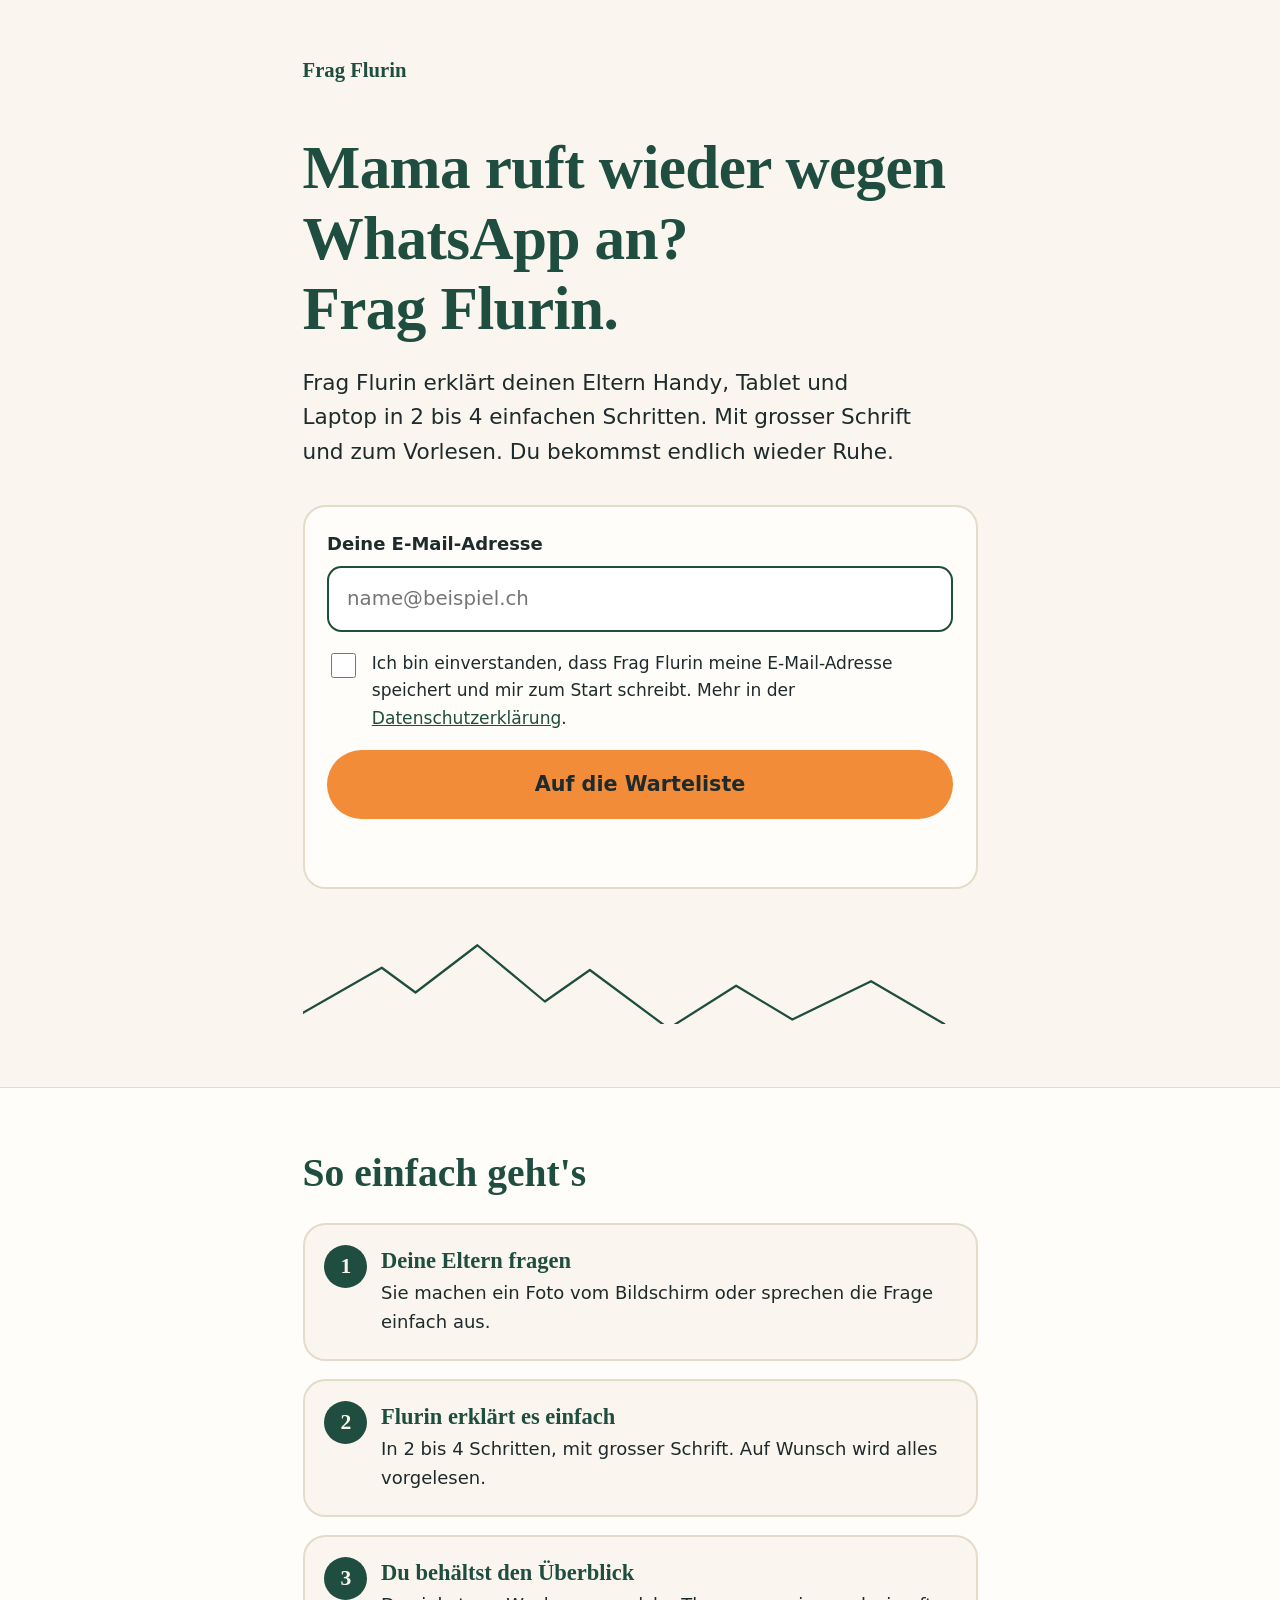
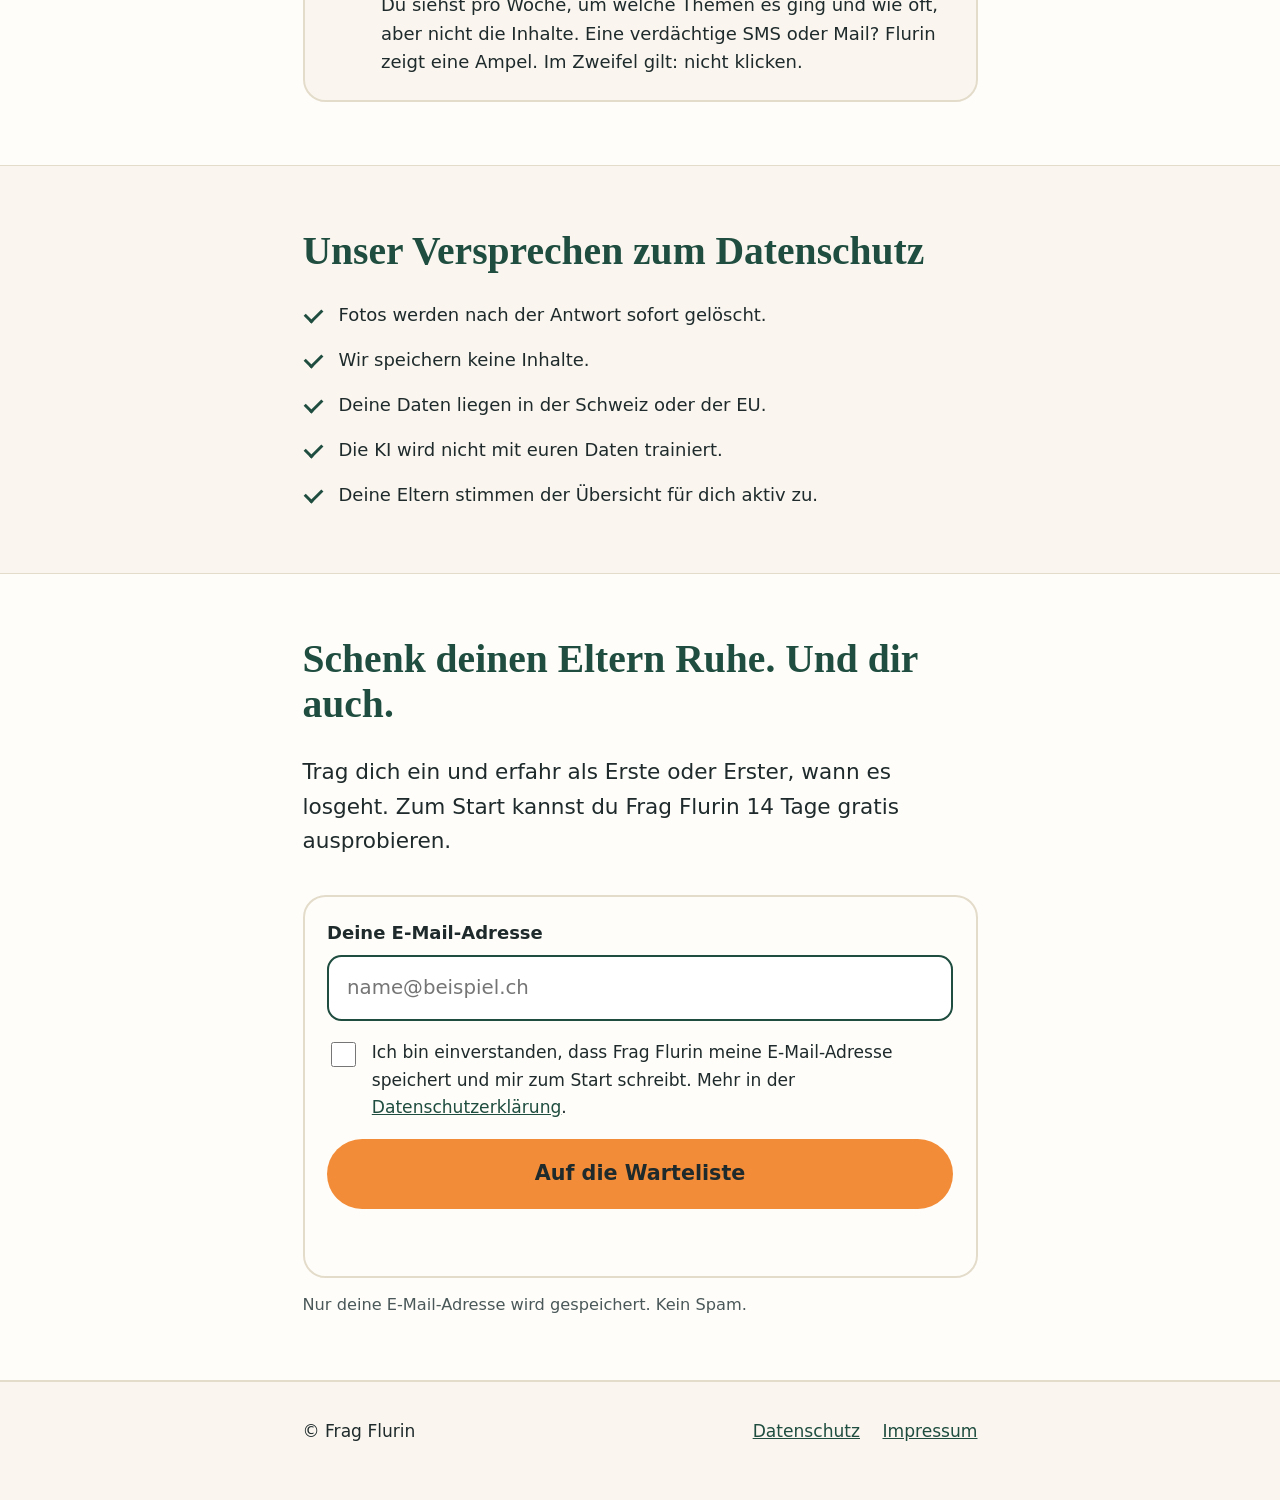
==== index.html @ 7690bfde "Warteliste-Landingpage: Seite, Datenschutz- und Impressum-Entwurf Co-Authored-By: Claude Sonnet 5.5 " ====
<!doctype html>
<html lang="de-CH">
<head>
<meta charset="utf-8">
<meta name="viewport" content="width=device-width,initial-scale=1">
<title>Frag Flurin – Technik-Hilfe für deine Eltern</title>
<meta name="description" content="Frag Flurin erklärt deinen Eltern Handy, Tablet und Laptop in wenigen einfachen Schritten. Trag dich auf die Warteliste ein.">
<link rel="icon" href="favicon.svg" type="image/svg+xml">
<link rel="preload" href="fonts/fraunces-latin-wght-normal.woff2" as="font" type="font/woff2" crossorigin>
<link rel="stylesheet" href="style.css">
</head>
<body>
<main>
  <section class="hero"><div class="wrap">
    <p class="marke">Frag Flurin</p>
    <h1>Mama ruft wieder wegen WhatsApp an? Frag&nbsp;Flurin.</h1>
    <p class="lead">Frag Flurin erklärt deinen Eltern Handy, Tablet und Laptop in 2 bis 4 einfachen Schritten. Mit grosser Schrift und zum Vorlesen. Du bekommst endlich wieder Ruhe.</p>
      <form class="warteliste" method="post" action="#" novalidate>
        <label class="feld" for="email1">Deine E-Mail-Adresse</label>
        <input type="email" id="email1" name="email" autocomplete="email" inputmode="email" placeholder="name@beispiel.ch" required>
        <div class="hp" aria-hidden="true"><input type="text" name="website" tabindex="-1" autocomplete="off"></div>
        <label class="einwilligung"><input type="checkbox" name="einwilligung" required>
          <span>Ich bin einverstanden, dass Frag Flurin meine E-Mail-Adresse speichert und mir zum Start schreibt. Mehr in der <a href="datenschutz.html">Datenschutzerklärung</a>.</span></label>
        <button type="submit">Auf die Warteliste</button>
        <p class="meldung" role="status" aria-live="polite"></p>
      </form>
    <svg class="berg" viewBox="0 0 600 80" fill="none" stroke="currentColor" stroke-width="2" stroke-linecap="round" stroke-linejoin="round" aria-hidden="true"><path d="M0 70 70 30l30 22 55-42 60 50 40-28 70 52 60-38 50 30 70-34 65 38"/></svg>
  </div></section>

  <section class="hell"><div class="wrap">
    <h2>So einfach geht's</h2>
    <ol class="schritte">
      <li><h3>Deine Eltern fragen</h3><p>Sie machen ein Foto vom Bildschirm oder sprechen die Frage einfach aus.</p></li>
      <li><h3>Flurin erklärt es einfach</h3><p>In 2 bis 4 Schritten, mit grosser Schrift. Auf Wunsch wird alles vorgelesen.</p></li>
      <li><h3>Du behältst den Überblick</h3><p>Du siehst pro Woche, um welche Themen es ging und wie oft, aber nicht die Inhalte. Eine verdächtige SMS oder Mail? Flurin zeigt eine Ampel. Im Zweifel gilt: nicht klicken.</p></li>
    </ol>
  </div></section>

  <section><div class="wrap">
    <h2>Unser Versprechen zum Datenschutz</h2>
    <ul class="versprechen">
      <li>Fotos werden nach der Antwort sofort gelöscht.</li>
      <li>Wir speichern keine Inhalte.</li>
      <li>Deine Daten liegen in der Schweiz oder der EU.</li>
      <li>Die KI wird nicht mit euren Daten trainiert.</li>
      <li>Deine Eltern stimmen der Übersicht für dich aktiv zu.</li>
    </ul>
  </div></section>

  <section class="hell"><div class="wrap">
    <h2>Schenk deinen Eltern Ruhe. Und dir auch.</h2>
    <p class="lead" style="margin-top:0">Trag dich ein und erfahr als Erste oder Erster, wann es losgeht. Zum Start kannst du Frag Flurin 14&nbsp;Tage gratis ausprobieren.</p>
      <form class="warteliste" method="post" action="#" novalidate>
        <label class="feld" for="email2">Deine E-Mail-Adresse</label>
        <input type="email" id="email2" name="email" autocomplete="email" inputmode="email" placeholder="name@beispiel.ch" required>
        <div class="hp" aria-hidden="true"><input type="text" name="website" tabindex="-1" autocomplete="off"></div>
        <label class="einwilligung"><input type="checkbox" name="einwilligung" required>
          <span>Ich bin einverstanden, dass Frag Flurin meine E-Mail-Adresse speichert und mir zum Start schreibt. Mehr in der <a href="datenschutz.html">Datenschutzerklärung</a>.</span></label>
        <button type="submit">Auf die Warteliste</button>
        <p class="meldung" role="status" aria-live="polite"></p>
      </form>
    <p class="klein">Nur deine E-Mail-Adresse wird gespeichert. Kein Spam.</p>
  </div></section>
</main>
<footer><div class="wrap"><span>© Frag Flurin</span><nav><a href="datenschutz.html">Datenschutz</a><a href="impressum.html">Impressum</a></nav></div></footer>
<script src="script.js"></script>
</body></html>
---- style.css ----
@font-face{font-family:"Fraunces";src:url(fonts/fraunces-latin-wght-normal.woff2) format("woff2");font-weight:100 900;font-display:swap}
@font-face{font-family:"Atkinson Hyperlegible";src:url(fonts/atkinson-hyperlegible-latin-400-normal.woff2) format("woff2");font-weight:400;font-display:swap}
@font-face{font-family:"Atkinson Hyperlegible";src:url(fonts/atkinson-hyperlegible-latin-700-normal.woff2) format("woff2");font-weight:700;font-display:swap}

:root{--creme:#FAF6EF;--tanne:#1F4D3F;--orange:#F28C38;--text:#1E2A2B;--linie:#E4DCCB;--weiss:#FFFDF9}
*{box-sizing:border-box}
html{font-size:112.5%;-webkit-text-size-adjust:100%}
body{margin:0;background:var(--creme);color:var(--text);font-family:"Atkinson Hyperlegible",system-ui,sans-serif;line-height:1.6}
h1,h2,h3{font-family:"Fraunces",Georgia,serif;color:var(--tanne);line-height:1.15;margin:0}
a{color:var(--tanne)}
.wrap{max-width:40rem;margin:0 auto;padding:0 1.25rem}
section{padding:3.5rem 0}

.hero{padding-top:3rem}
.marke{font-family:"Fraunces",Georgia,serif;font-weight:700;color:var(--tanne);font-size:1.15rem;margin:0 0 2.5rem}
h1{font-size:clamp(2.2rem,8vw,3.4rem);font-weight:700;letter-spacing:-.01em}
.lead{font-size:1.2rem;margin:1.25rem 0 2rem;max-width:34rem}
.berg{display:block;width:100%;height:auto;margin-top:2.5rem;color:var(--tanne)}

form{background:var(--weiss);border:2px solid var(--linie);border-radius:1.25rem;padding:1.25rem}
label.feld{display:block;font-weight:700;margin-bottom:.4rem}
input[type=email]{width:100%;font:inherit;font-size:1.1rem;padding:.85rem 1rem;border:2px solid var(--tanne);border-radius:.8rem;background:#fff;color:var(--text)}
.einwilligung{display:flex;gap:.7rem;align-items:flex-start;margin:1rem 0;font-size:.95rem}
.einwilligung input{width:1.4rem;height:1.4rem;margin-top:.15rem;flex:none;accent-color:var(--tanne)}
button{font:inherit;font-weight:700;font-size:1.15rem;width:100%;padding:1rem 1.25rem;border:0;border-radius:999px;background:var(--orange);color:var(--text);cursor:pointer}
button:hover{filter:brightness(.96)}
button:disabled{opacity:.6;cursor:wait}
:focus-visible{outline:3px solid var(--tanne);outline-offset:3px}
.meldung{margin:.9rem 0 0;font-weight:700;min-height:1.6rem}
.meldung.fehler{color:#8a2b12}
.meldung.ok{color:var(--tanne)}
.hp{position:absolute;left:-9999px}
.klein{font-size:.9rem;color:#4a5859;margin:.75rem 0 0}

.hell{background:var(--weiss);border-block:1px solid var(--linie)}
h2{font-size:clamp(1.7rem,5.5vw,2.2rem);margin-bottom:1.5rem}
ol.schritte{list-style:none;margin:0;padding:0;display:grid;gap:1rem}
ol.schritte li{background:var(--creme);border:2px solid var(--linie);border-radius:1.25rem;padding:1.25rem 1.25rem 1.25rem 4.25rem;position:relative}
ol.schritte li::before{counter-increment:s;content:counter(s);position:absolute;left:1.1rem;top:1.1rem;width:2.4rem;height:2.4rem;border-radius:50%;background:var(--tanne);color:var(--creme);font-family:"Fraunces",serif;font-weight:700;display:grid;place-items:center;font-size:1.2rem}
ol.schritte{counter-reset:s}
ol.schritte h3{font-size:1.25rem;margin-bottom:.3rem}
ol.schritte p{margin:0}

ul.versprechen{list-style:none;margin:0;padding:0;display:grid;gap:.9rem}
ul.versprechen li{padding-left:2rem;position:relative}
ul.versprechen li::before{content:"";position:absolute;left:.15rem;top:.4rem;width:.8rem;height:.45rem;border-left:3px solid var(--tanne);border-bottom:3px solid var(--tanne);transform:rotate(-45deg)}

footer{padding:2rem 0 3rem;border-top:1px solid var(--linie);font-size:.95rem}
footer .wrap{display:flex;gap:1.25rem;flex-wrap:wrap;justify-content:space-between}
footer nav{display:flex;gap:1.25rem}

.entwurf{background:#FFF1D6;border:2px solid var(--orange);border-radius:1rem;padding:1rem 1.25rem;margin:2rem 0;font-weight:700}
.platzhalter{background:#FFE9B8;padding:0 .3em;border-radius:.3em}
.text h2{font-size:1.4rem;margin:2rem 0 .5rem}
.text p,.text li{max-width:36rem}
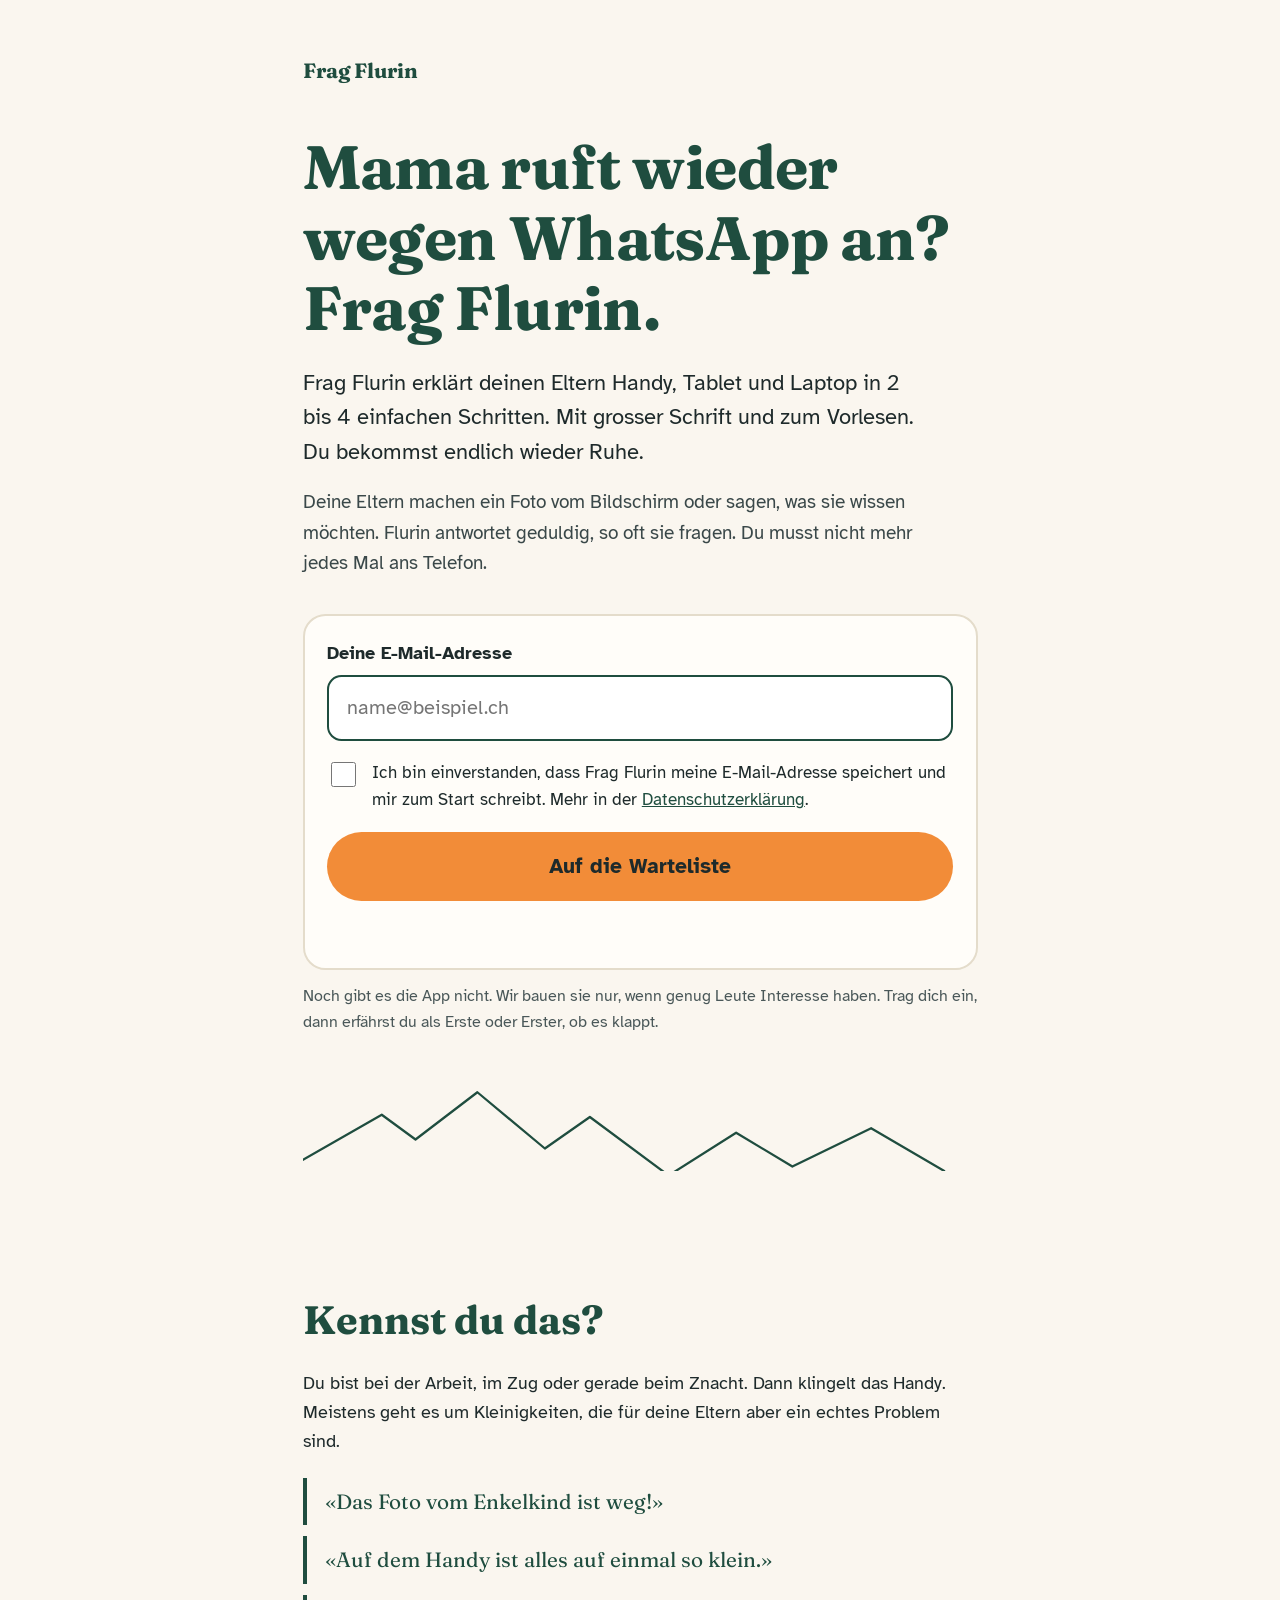
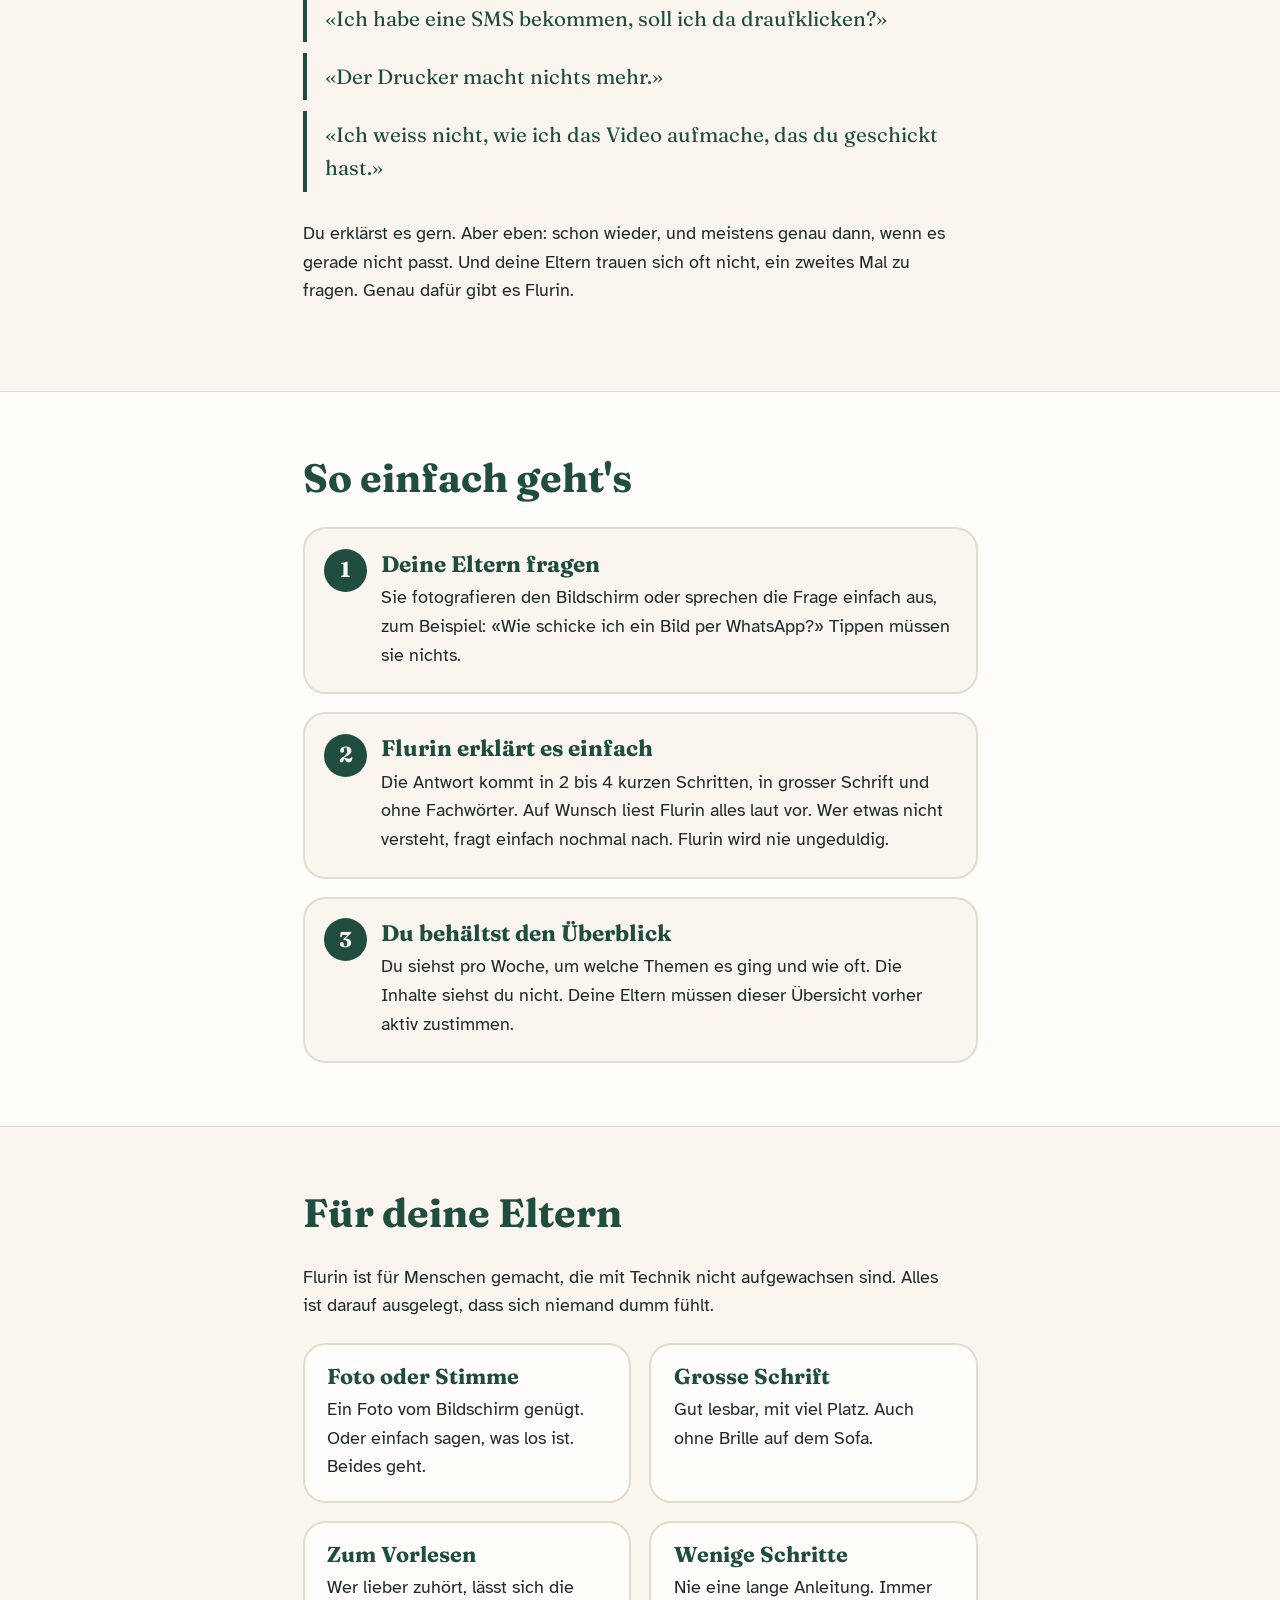
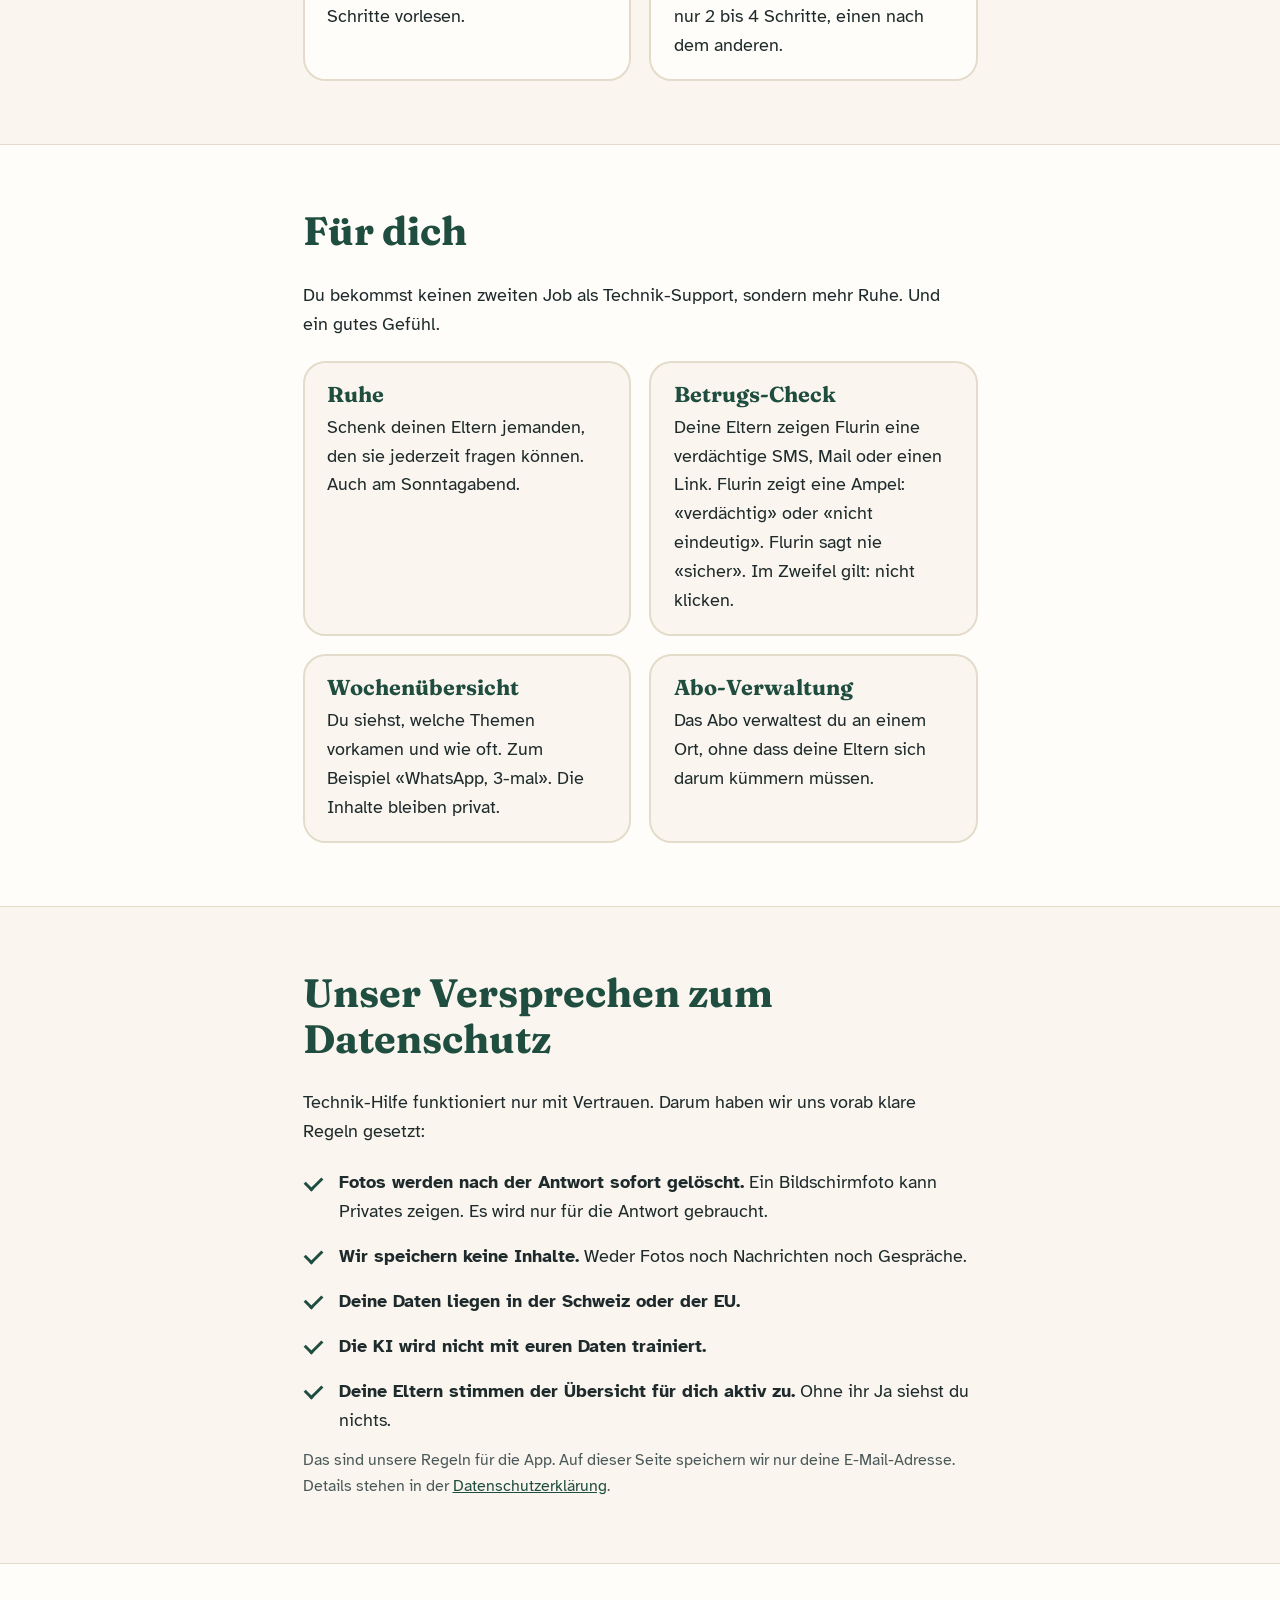
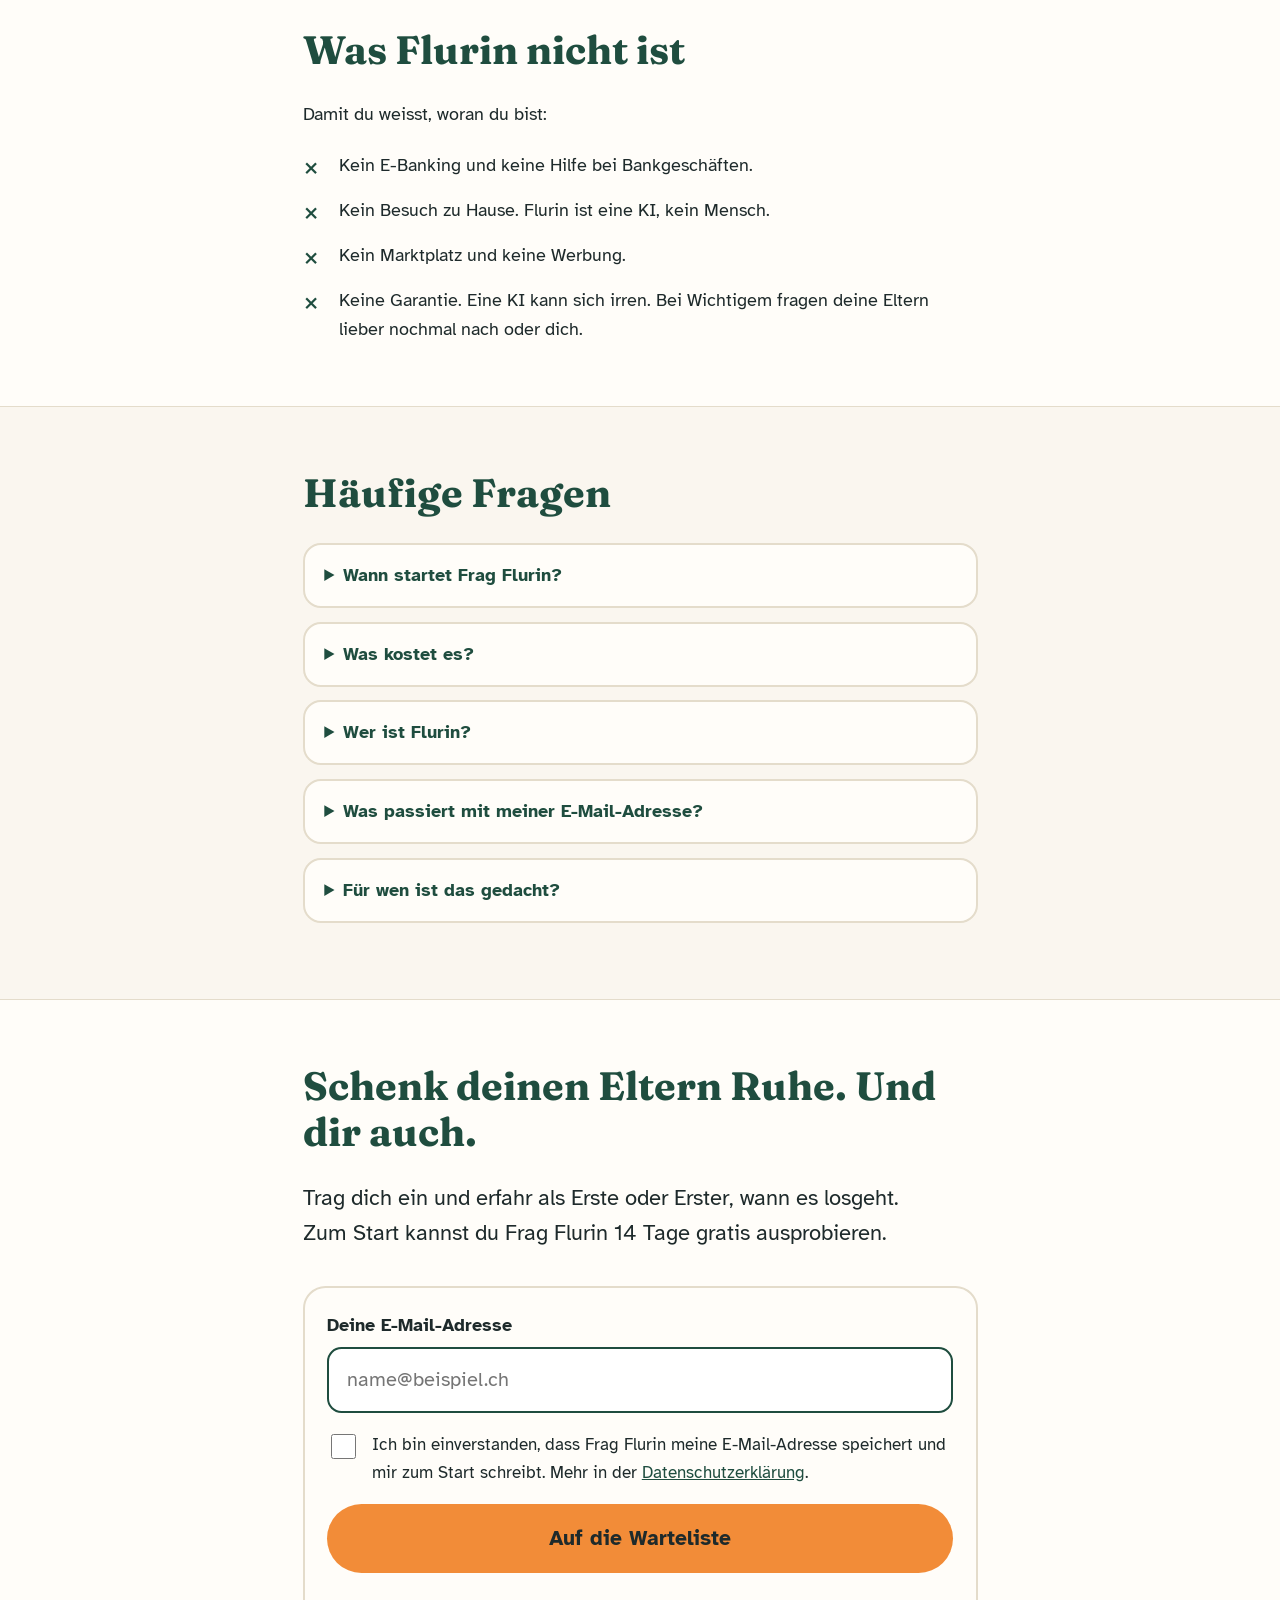
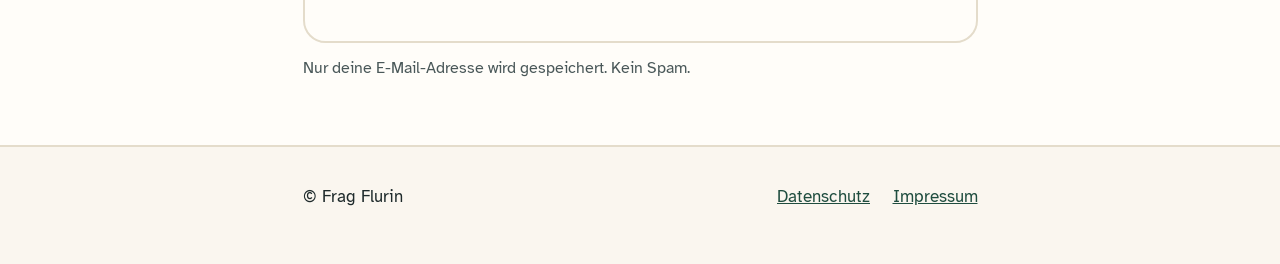
==== commit c3abf396: "Mehr Text und Erklaerungen auf der Landingpage Co-Authored-By: Claude Sonnet 5.5 <noreply@anthropic." ====
--- a/index.html
+++ b/index.html
@@ -4,7 +4,7 @@
 <meta charset="utf-8">
 <meta name="viewport" content="width=device-width,initial-scale=1">
 <title>Frag Flurin – Technik-Hilfe für deine Eltern</title>
-<meta name="description" content="Frag Flurin erklärt deinen Eltern Handy, Tablet und Laptop in wenigen einfachen Schritten. Trag dich auf die Warteliste ein.">
+<meta name="description" content="Frag Flurin erklärt deinen Eltern Handy, Tablet und Laptop in 2 bis 4 einfachen Schritten, mit grosser Schrift und zum Vorlesen. Du bekommst Ruhe. Trag dich auf die Warteliste ein.">
 <link rel="icon" href="favicon.svg" type="image/svg+xml">
 <link rel="preload" href="fonts/fraunces-latin-wght-normal.woff2" as="font" type="font/woff2" crossorigin>
 <link rel="stylesheet" href="style.css">
@@ -15,6 +15,7 @@
     <p class="marke">Frag Flurin</p>
     <h1>Mama ruft wieder wegen WhatsApp an? Frag&nbsp;Flurin.</h1>
     <p class="lead">Frag Flurin erklärt deinen Eltern Handy, Tablet und Laptop in 2 bis 4 einfachen Schritten. Mit grosser Schrift und zum Vorlesen. Du bekommst endlich wieder Ruhe.</p>
+    <p class="lead2">Deine Eltern machen ein Foto vom Bildschirm oder sagen, was sie wissen möchten. Flurin antwortet geduldig, so oft sie fragen. Du musst nicht mehr jedes Mal ans Telefon.</p>
       <form class="warteliste" method="post" action="#" novalidate>
         <label class="feld" for="email1">Deine E-Mail-Adresse</label>
         <input type="email" id="email1" name="email" autocomplete="email" inputmode="email" placeholder="name@beispiel.ch" required>
@@ -24,27 +25,85 @@
         <button type="submit">Auf die Warteliste</button>
         <p class="meldung" role="status" aria-live="polite"></p>
       </form>
+    <p class="klein">Noch gibt es die App nicht. Wir bauen sie nur, wenn genug Leute Interesse haben. Trag dich ein, dann erfährst du als Erste oder Erster, ob es klappt.</p>
     <svg class="berg" viewBox="0 0 600 80" fill="none" stroke="currentColor" stroke-width="2" stroke-linecap="round" stroke-linejoin="round" aria-hidden="true"><path d="M0 70 70 30l30 22 55-42 60 50 40-28 70 52 60-38 50 30 70-34 65 38"/></svg>
+  </div></section>
+
+  <section><div class="wrap">
+    <h2>Kennst du das?</h2>
+    <p class="intro">Du bist bei der Arbeit, im Zug oder gerade beim Znacht. Dann klingelt das Handy. Meistens geht es um Kleinigkeiten, die für deine Eltern aber ein echtes Problem sind.</p>
+    <ul class="zitate">
+      <li>«Das Foto vom Enkelkind ist weg!»</li>
+      <li>«Auf dem Handy ist alles auf einmal so klein.»</li>
+      <li>«Ich habe eine SMS bekommen, soll ich da draufklicken?»</li>
+      <li>«Der Drucker macht nichts mehr.»</li>
+      <li>«Ich weiss nicht, wie ich das Video aufmache, das du geschickt hast.»</li>
+    </ul>
+    <p class="intro">Du erklärst es gern. Aber eben: schon wieder, und meistens genau dann, wenn es gerade nicht passt. Und deine Eltern trauen sich oft nicht, ein zweites Mal zu fragen. Genau dafür gibt es Flurin.</p>
   </div></section>
 
   <section class="hell"><div class="wrap">
     <h2>So einfach geht's</h2>
     <ol class="schritte">
-      <li><h3>Deine Eltern fragen</h3><p>Sie machen ein Foto vom Bildschirm oder sprechen die Frage einfach aus.</p></li>
-      <li><h3>Flurin erklärt es einfach</h3><p>In 2 bis 4 Schritten, mit grosser Schrift. Auf Wunsch wird alles vorgelesen.</p></li>
-      <li><h3>Du behältst den Überblick</h3><p>Du siehst pro Woche, um welche Themen es ging und wie oft, aber nicht die Inhalte. Eine verdächtige SMS oder Mail? Flurin zeigt eine Ampel. Im Zweifel gilt: nicht klicken.</p></li>
+      <li><h3>Deine Eltern fragen</h3><p>Sie fotografieren den Bildschirm oder sprechen die Frage einfach aus, zum Beispiel: «Wie schicke ich ein Bild per WhatsApp?» Tippen müssen sie nichts.</p></li>
+      <li><h3>Flurin erklärt es einfach</h3><p>Die Antwort kommt in 2 bis 4 kurzen Schritten, in grosser Schrift und ohne Fachwörter. Auf Wunsch liest Flurin alles laut vor. Wer etwas nicht versteht, fragt einfach nochmal nach. Flurin wird nie ungeduldig.</p></li>
+      <li><h3>Du behältst den Überblick</h3><p>Du siehst pro Woche, um welche Themen es ging und wie oft. Die Inhalte siehst du nicht. Deine Eltern müssen dieser Übersicht vorher aktiv zustimmen.</p></li>
     </ol>
   </div></section>
 
   <section><div class="wrap">
+    <h2>Für deine Eltern</h2>
+    <p class="intro">Flurin ist für Menschen gemacht, die mit Technik nicht aufgewachsen sind. Alles ist darauf ausgelegt, dass sich niemand dumm fühlt.</p>
+    <div class="karten">
+      <div><h3>Foto oder Stimme</h3><p>Ein Foto vom Bildschirm genügt. Oder einfach sagen, was los ist. Beides geht.</p></div>
+      <div><h3>Grosse Schrift</h3><p>Gut lesbar, mit viel Platz. Auch ohne Brille auf dem Sofa.</p></div>
+      <div><h3>Zum Vorlesen</h3><p>Wer lieber zuhört, lässt sich die Schritte vorlesen.</p></div>
+      <div><h3>Wenige Schritte</h3><p>Nie eine lange Anleitung. Immer nur 2 bis 4 Schritte, einen nach dem anderen.</p></div>
+    </div>
+  </div></section>
+
+  <section class="hell"><div class="wrap">
+    <h2>Für dich</h2>
+    <p class="intro">Du bekommst keinen zweiten Job als Technik-Support, sondern mehr Ruhe. Und ein gutes Gefühl.</p>
+    <div class="karten">
+      <div><h3>Ruhe</h3><p>Schenk deinen Eltern jemanden, den sie jederzeit fragen können. Auch am Sonntagabend.</p></div>
+      <div><h3>Betrugs-Check</h3><p>Deine Eltern zeigen Flurin eine verdächtige SMS, Mail oder einen Link. Flurin zeigt eine Ampel: «verdächtig» oder «nicht eindeutig». Flurin sagt nie «sicher». Im Zweifel gilt: nicht klicken.</p></div>
+      <div><h3>Wochenübersicht</h3><p>Du siehst, welche Themen vorkamen und wie oft. Zum Beispiel «WhatsApp, 3-mal». Die Inhalte bleiben privat.</p></div>
+      <div><h3>Abo-Verwaltung</h3><p>Das Abo verwaltest du an einem Ort, ohne dass deine Eltern sich darum kümmern müssen.</p></div>
+    </div>
+  </div></section>
+
+  <section><div class="wrap">
     <h2>Unser Versprechen zum Datenschutz</h2>
+    <p class="intro">Technik-Hilfe funktioniert nur mit Vertrauen. Darum haben wir uns vorab klare Regeln gesetzt:</p>
     <ul class="versprechen">
-      <li>Fotos werden nach der Antwort sofort gelöscht.</li>
-      <li>Wir speichern keine Inhalte.</li>
-      <li>Deine Daten liegen in der Schweiz oder der EU.</li>
-      <li>Die KI wird nicht mit euren Daten trainiert.</li>
-      <li>Deine Eltern stimmen der Übersicht für dich aktiv zu.</li>
+      <li><strong>Fotos werden nach der Antwort sofort gelöscht.</strong> Ein Bildschirmfoto kann Privates zeigen. Es wird nur für die Antwort gebraucht.</li>
+      <li><strong>Wir speichern keine Inhalte.</strong> Weder Fotos noch Nachrichten noch Gespräche.</li>
+      <li><strong>Deine Daten liegen in der Schweiz oder der EU.</strong></li>
+      <li><strong>Die KI wird nicht mit euren Daten trainiert.</strong></li>
+      <li><strong>Deine Eltern stimmen der Übersicht für dich aktiv zu.</strong> Ohne ihr Ja siehst du nichts.</li>
     </ul>
+    <p class="klein">Das sind unsere Regeln für die App. Auf dieser Seite speichern wir nur deine E-Mail-Adresse. Details stehen in der <a href="datenschutz.html">Datenschutzerklärung</a>.</p>
+  </div></section>
+
+  <section class="hell"><div class="wrap">
+    <h2>Was Flurin nicht ist</h2>
+    <p class="intro">Damit du weisst, woran du bist:</p>
+    <ul class="versprechen nein">
+      <li>Kein E-Banking und keine Hilfe bei Bankgeschäften.</li>
+      <li>Kein Besuch zu Hause. Flurin ist eine KI, kein Mensch.</li>
+      <li>Kein Marktplatz und keine Werbung.</li>
+      <li>Keine Garantie. Eine KI kann sich irren. Bei Wichtigem fragen deine Eltern lieber nochmal nach oder dich.</li>
+    </ul>
+  </div></section>
+
+  <section><div class="wrap">
+    <h2>Häufige Fragen</h2>
+    <details><summary>Wann startet Frag Flurin?</summary><p>Das wissen wir noch nicht. Die App gibt es noch nicht. Ob wir sie bauen, entscheidet sich an der Warteliste. Wer drauf steht, bekommt als Erstes Bescheid.</p></details>
+    <details><summary>Was kostet es?</summary><p>Die Preise stehen noch nicht fest. Zum Start kannst du Frag Flurin 14 Tage gratis ausprobieren. Der Eintrag auf der Warteliste kostet nichts und verpflichtet zu nichts.</p></details>
+    <details><summary>Wer ist Flurin?</summary><p>Flurin ist der Name der KI-Hilfe. Kein Mensch, aber ein geduldiger Helfer, der nie genervt klingt.</p></details>
+    <details><summary>Was passiert mit meiner E-Mail-Adresse?</summary><p>Wir speichern nur sie und den Zeitpunkt deiner Zustimmung. Wir schreiben dir, wenn es losgeht. Kein Verkauf, kein Spam. Du kannst dich jederzeit wieder austragen.</p></details>
+    <details><summary>Für wen ist das gedacht?</summary><p>Für Eltern und Grosseltern ab etwa 65, die Handy, Tablet oder Laptop nutzen. Und für ihre erwachsenen Kinder, die nicht mehr ständig Support machen möchten.</p></details>
   </div></section>
 
   <section class="hell"><div class="wrap">
--- a/style.css
+++ b/style.css
@@ -53,3 +53,18 @@
 .platzhalter{background:#FFE9B8;padding:0 .3em;border-radius:.3em}
 .text h2{font-size:1.4rem;margin:2rem 0 .5rem}
 .text p,.text li{max-width:36rem}
+
+.lead2{font-size:1.05rem;max-width:34rem;margin:-1rem 0 2rem;color:#3a4849}
+.intro{margin:0 0 1.25rem;max-width:36rem}
+ul.zitate{list-style:none;margin:0 0 1.5rem;padding:0;display:grid;gap:.6rem}
+ul.zitate li{border-left:4px solid var(--tanne);padding:.4rem 0 .4rem 1rem;font-family:"Fraunces",Georgia,serif;font-size:1.15rem;color:var(--tanne)}
+.karten{display:grid;gap:1rem}
+.karten div{background:var(--creme);border:2px solid var(--linie);border-radius:1.25rem;padding:1.1rem 1.25rem}
+section:not(.hell) .karten div{background:var(--weiss)}
+.karten h3{font-size:1.2rem;margin-bottom:.3rem}
+.karten p{margin:0}
+@media(min-width:34rem){.karten{grid-template-columns:1fr 1fr}}
+ul.versprechen.nein li::before{border:0;transform:none;width:auto;height:auto;content:"\00d7";top:-.1rem;left:.1rem;font-size:1.5rem;line-height:1.3;color:var(--tanne)}
+details{background:var(--weiss);border:2px solid var(--linie);border-radius:1rem;padding:.9rem 1.1rem;margin-bottom:.75rem}
+summary{cursor:pointer;font-weight:700;color:var(--tanne)}
+details p{margin:.7rem 0 0}
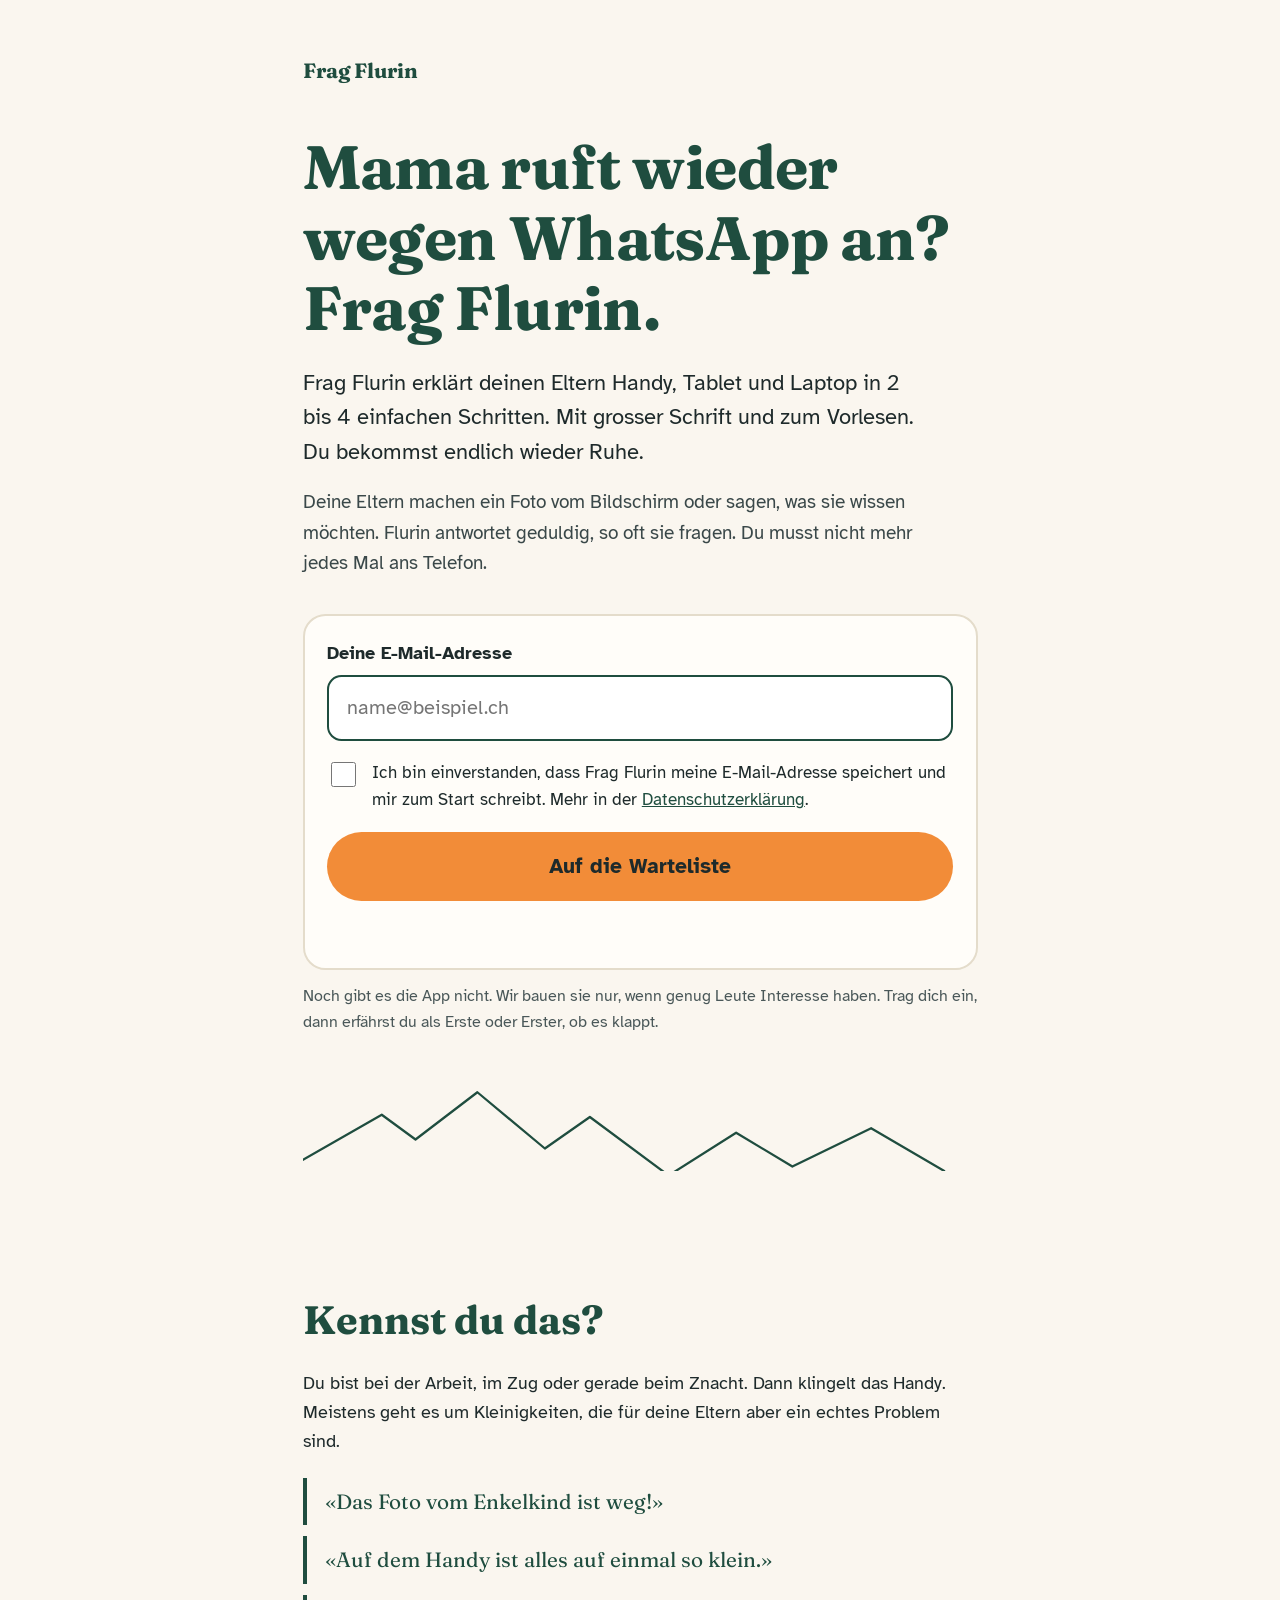
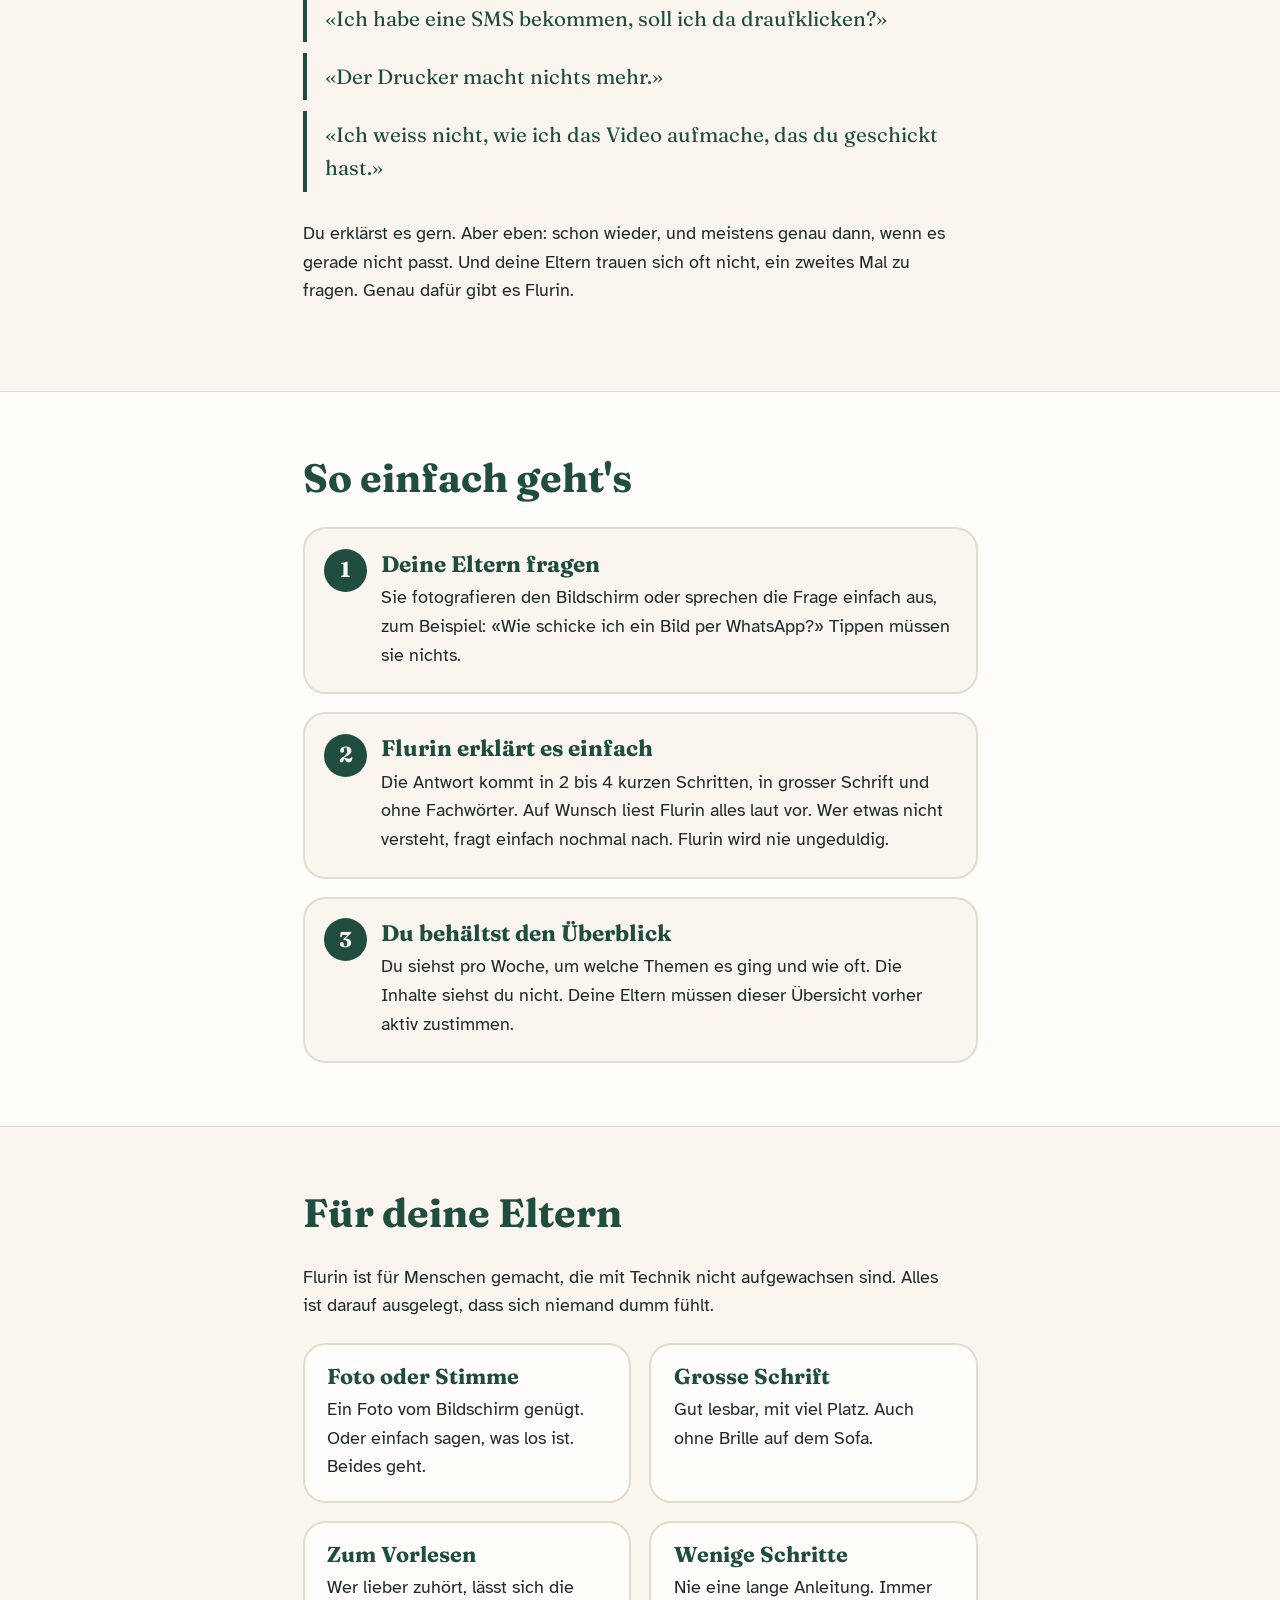
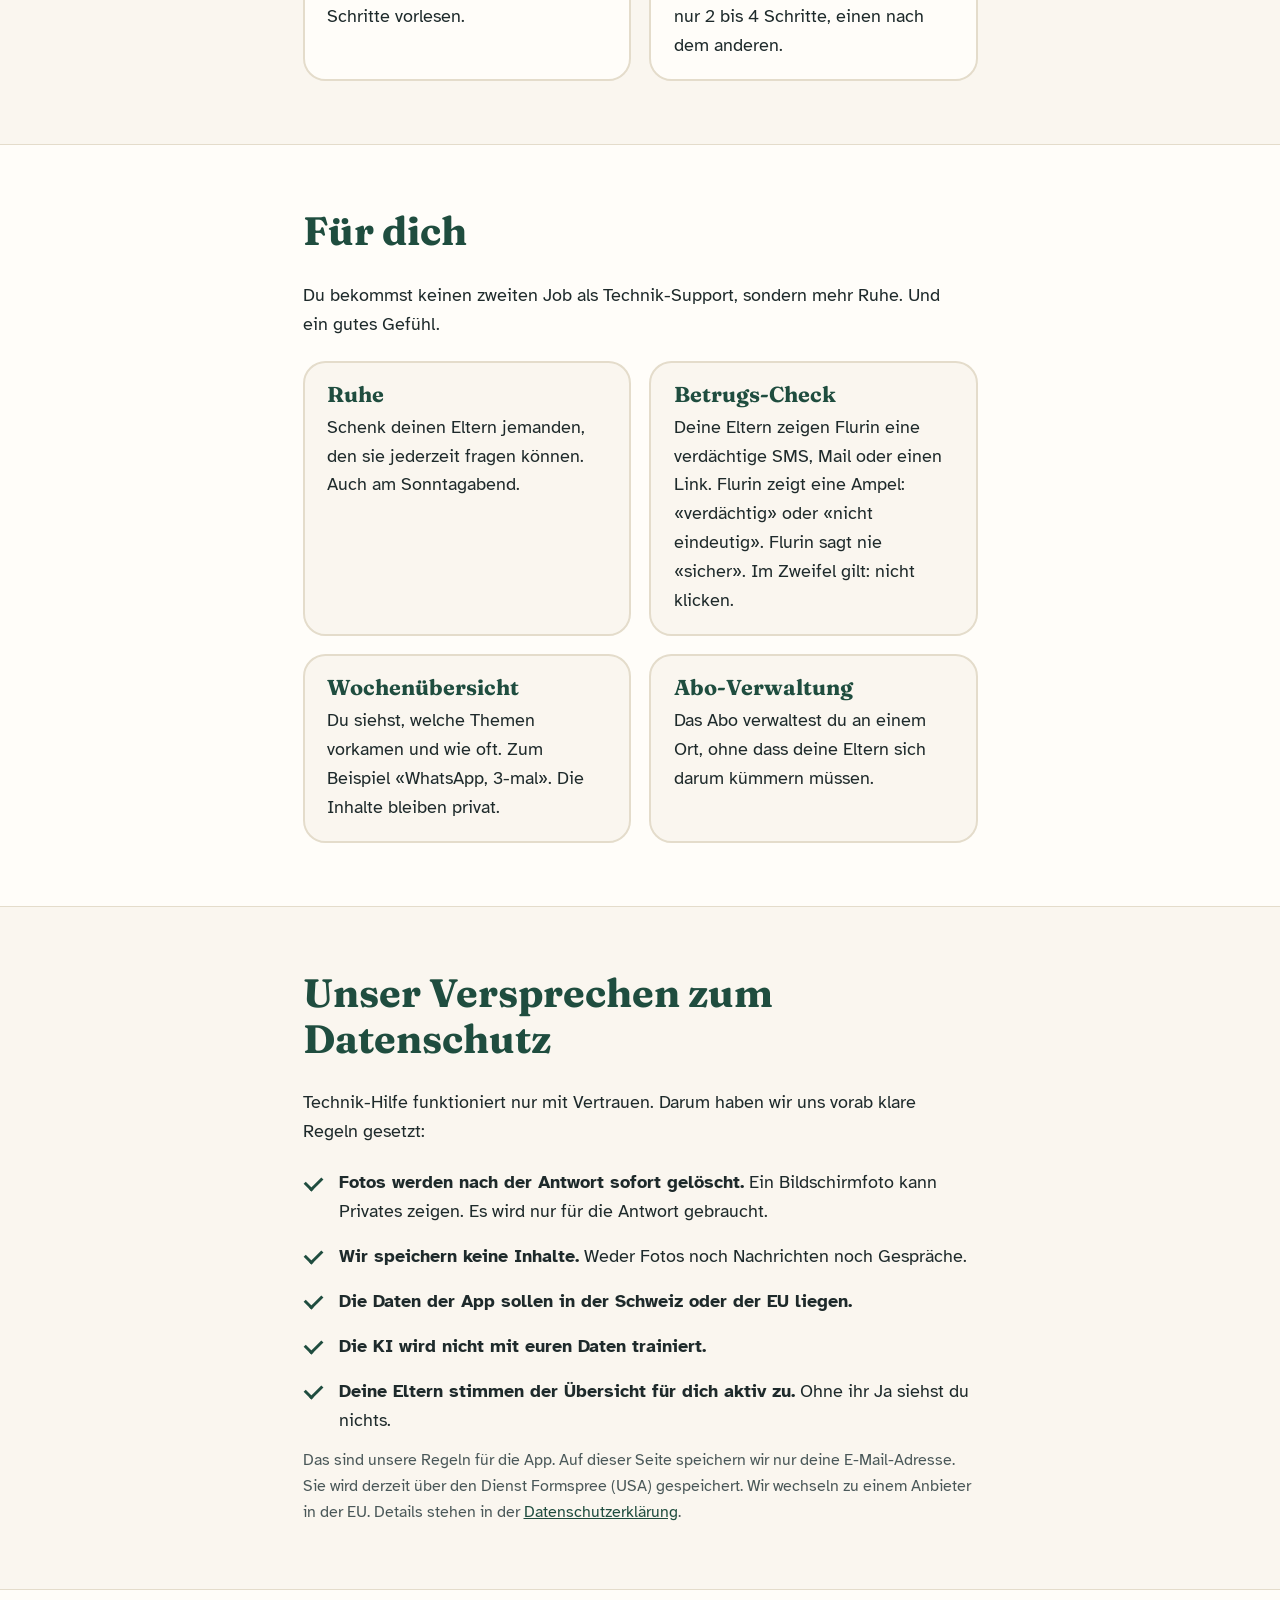
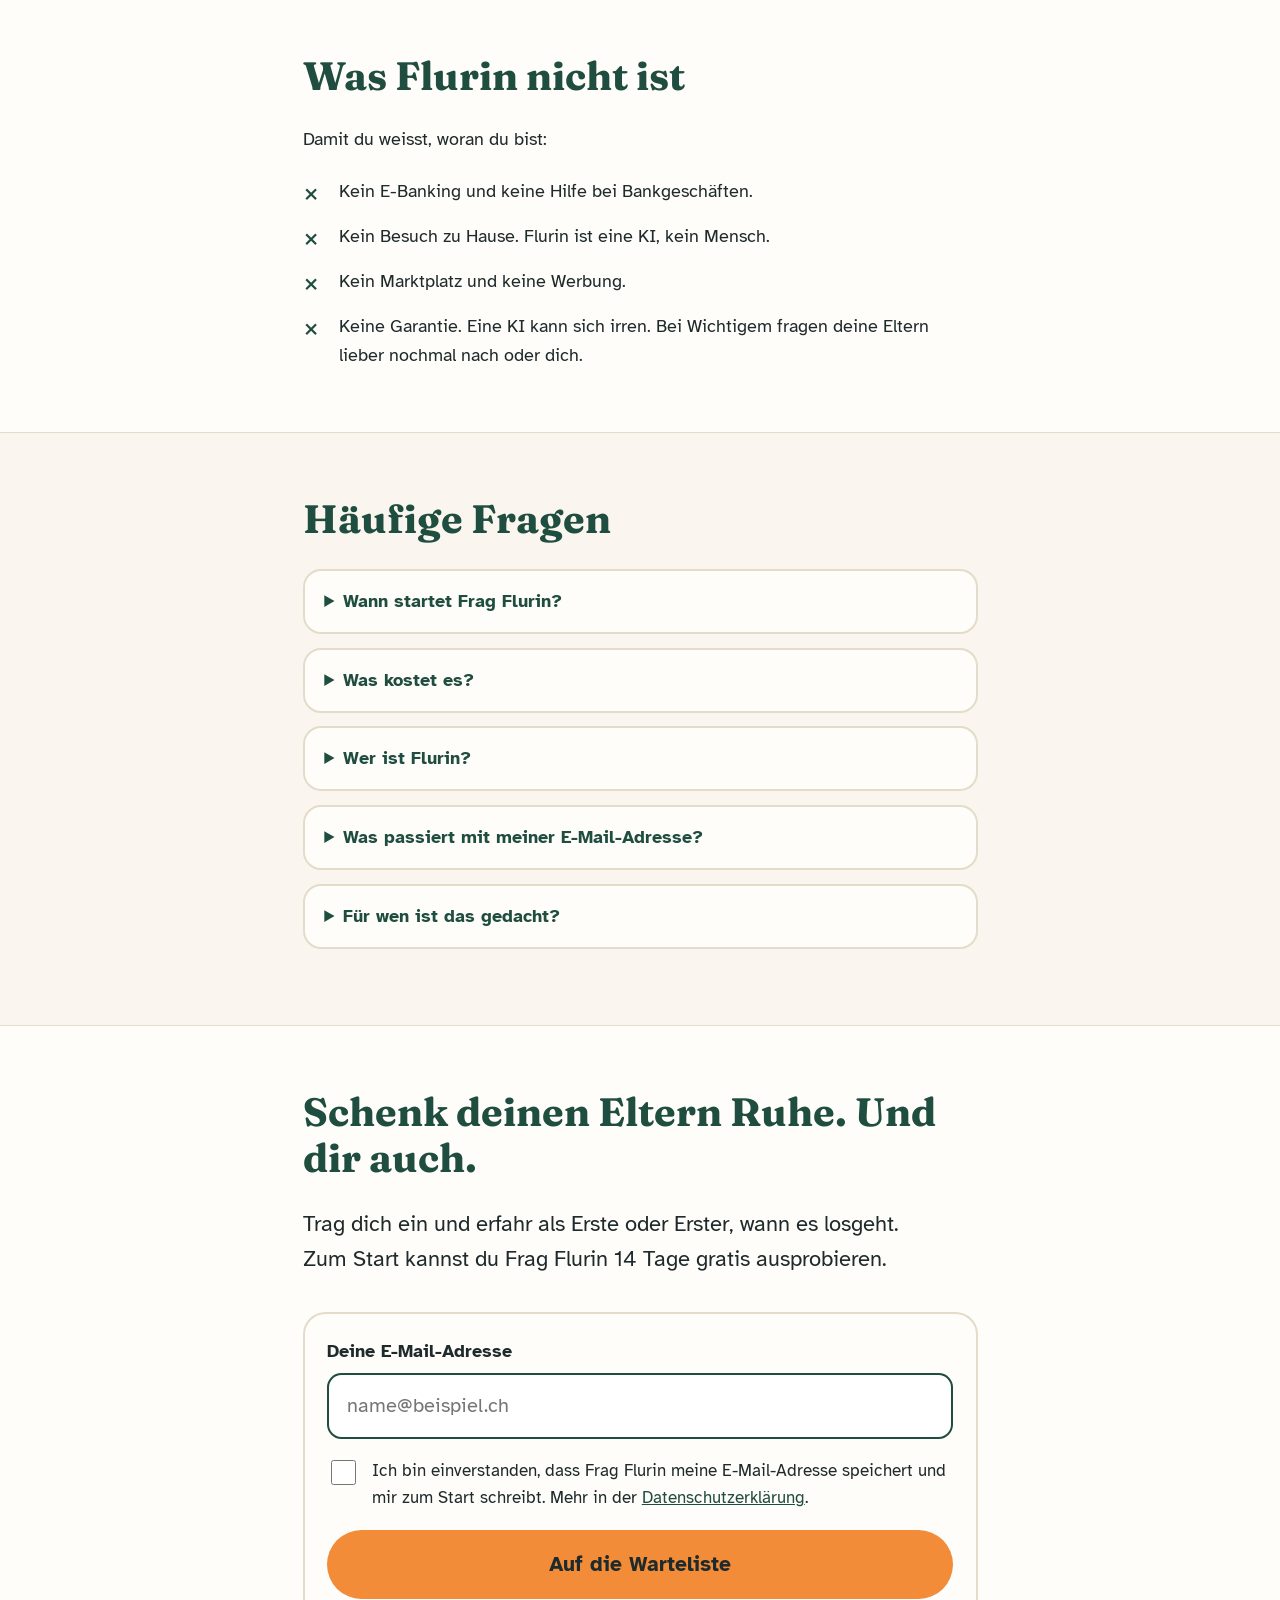
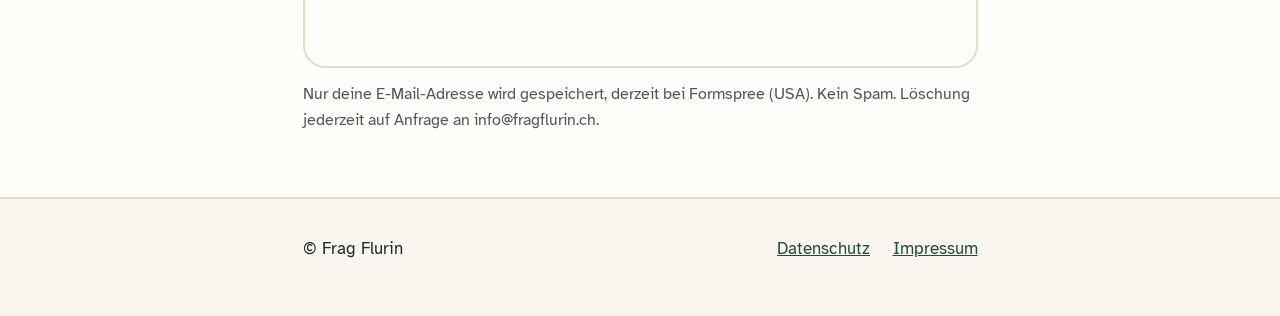
==== commit 1ac25b62: "Kontakt und Adresse eintragen, Speicherort Formspree (USA) ehrlich benennen Co-Authored-By: Claude S" ====
--- a/index.html
+++ b/index.html
@@ -79,11 +79,11 @@
     <ul class="versprechen">
       <li><strong>Fotos werden nach der Antwort sofort gelöscht.</strong> Ein Bildschirmfoto kann Privates zeigen. Es wird nur für die Antwort gebraucht.</li>
       <li><strong>Wir speichern keine Inhalte.</strong> Weder Fotos noch Nachrichten noch Gespräche.</li>
-      <li><strong>Deine Daten liegen in der Schweiz oder der EU.</strong></li>
+      <li><strong>Die Daten der App sollen in der Schweiz oder der EU liegen.</strong></li>
       <li><strong>Die KI wird nicht mit euren Daten trainiert.</strong></li>
       <li><strong>Deine Eltern stimmen der Übersicht für dich aktiv zu.</strong> Ohne ihr Ja siehst du nichts.</li>
     </ul>
-    <p class="klein">Das sind unsere Regeln für die App. Auf dieser Seite speichern wir nur deine E-Mail-Adresse. Details stehen in der <a href="datenschutz.html">Datenschutzerklärung</a>.</p>
+    <p class="klein">Das sind unsere Regeln für die App. Auf dieser Seite speichern wir nur deine E-Mail-Adresse. Sie wird derzeit über den Dienst Formspree (USA) gespeichert. Wir wechseln zu einem Anbieter in der EU. Details stehen in der <a href="datenschutz.html">Datenschutzerklärung</a>.</p>
   </div></section>
 
   <section class="hell"><div class="wrap">
@@ -102,7 +102,7 @@
     <details><summary>Wann startet Frag Flurin?</summary><p>Das wissen wir noch nicht. Die App gibt es noch nicht. Ob wir sie bauen, entscheidet sich an der Warteliste. Wer drauf steht, bekommt als Erstes Bescheid.</p></details>
     <details><summary>Was kostet es?</summary><p>Die Preise stehen noch nicht fest. Zum Start kannst du Frag Flurin 14 Tage gratis ausprobieren. Der Eintrag auf der Warteliste kostet nichts und verpflichtet zu nichts.</p></details>
     <details><summary>Wer ist Flurin?</summary><p>Flurin ist der Name der KI-Hilfe. Kein Mensch, aber ein geduldiger Helfer, der nie genervt klingt.</p></details>
-    <details><summary>Was passiert mit meiner E-Mail-Adresse?</summary><p>Wir speichern nur sie und den Zeitpunkt deiner Zustimmung. Wir schreiben dir, wenn es losgeht. Kein Verkauf, kein Spam. Du kannst dich jederzeit wieder austragen.</p></details>
+    <details><summary>Was passiert mit meiner E-Mail-Adresse?</summary><p>Wir speichern nur sie und den Zeitpunkt deiner Zustimmung. Derzeit liegt sie beim Formular-Dienst Formspree in den USA, ein Wechsel zu einem Anbieter in der EU ist geplant. Wir schreiben dir, wenn es losgeht. Kein Verkauf, kein Spam. Du kannst dich jederzeit wieder austragen.</p></details>
     <details><summary>Für wen ist das gedacht?</summary><p>Für Eltern und Grosseltern ab etwa 65, die Handy, Tablet oder Laptop nutzen. Und für ihre erwachsenen Kinder, die nicht mehr ständig Support machen möchten.</p></details>
   </div></section>
 
@@ -118,7 +118,7 @@
         <button type="submit">Auf die Warteliste</button>
         <p class="meldung" role="status" aria-live="polite"></p>
       </form>
-    <p class="klein">Nur deine E-Mail-Adresse wird gespeichert. Kein Spam.</p>
+    <p class="klein">Nur deine E-Mail-Adresse wird gespeichert, derzeit bei Formspree (USA). Kein Spam. Löschung jederzeit auf Anfrage an info@fragflurin.ch.</p>
   </div></section>
 </main>
 <footer><div class="wrap"><span>© Frag Flurin</span><nav><a href="datenschutz.html">Datenschutz</a><a href="impressum.html">Impressum</a></nav></div></footer>
